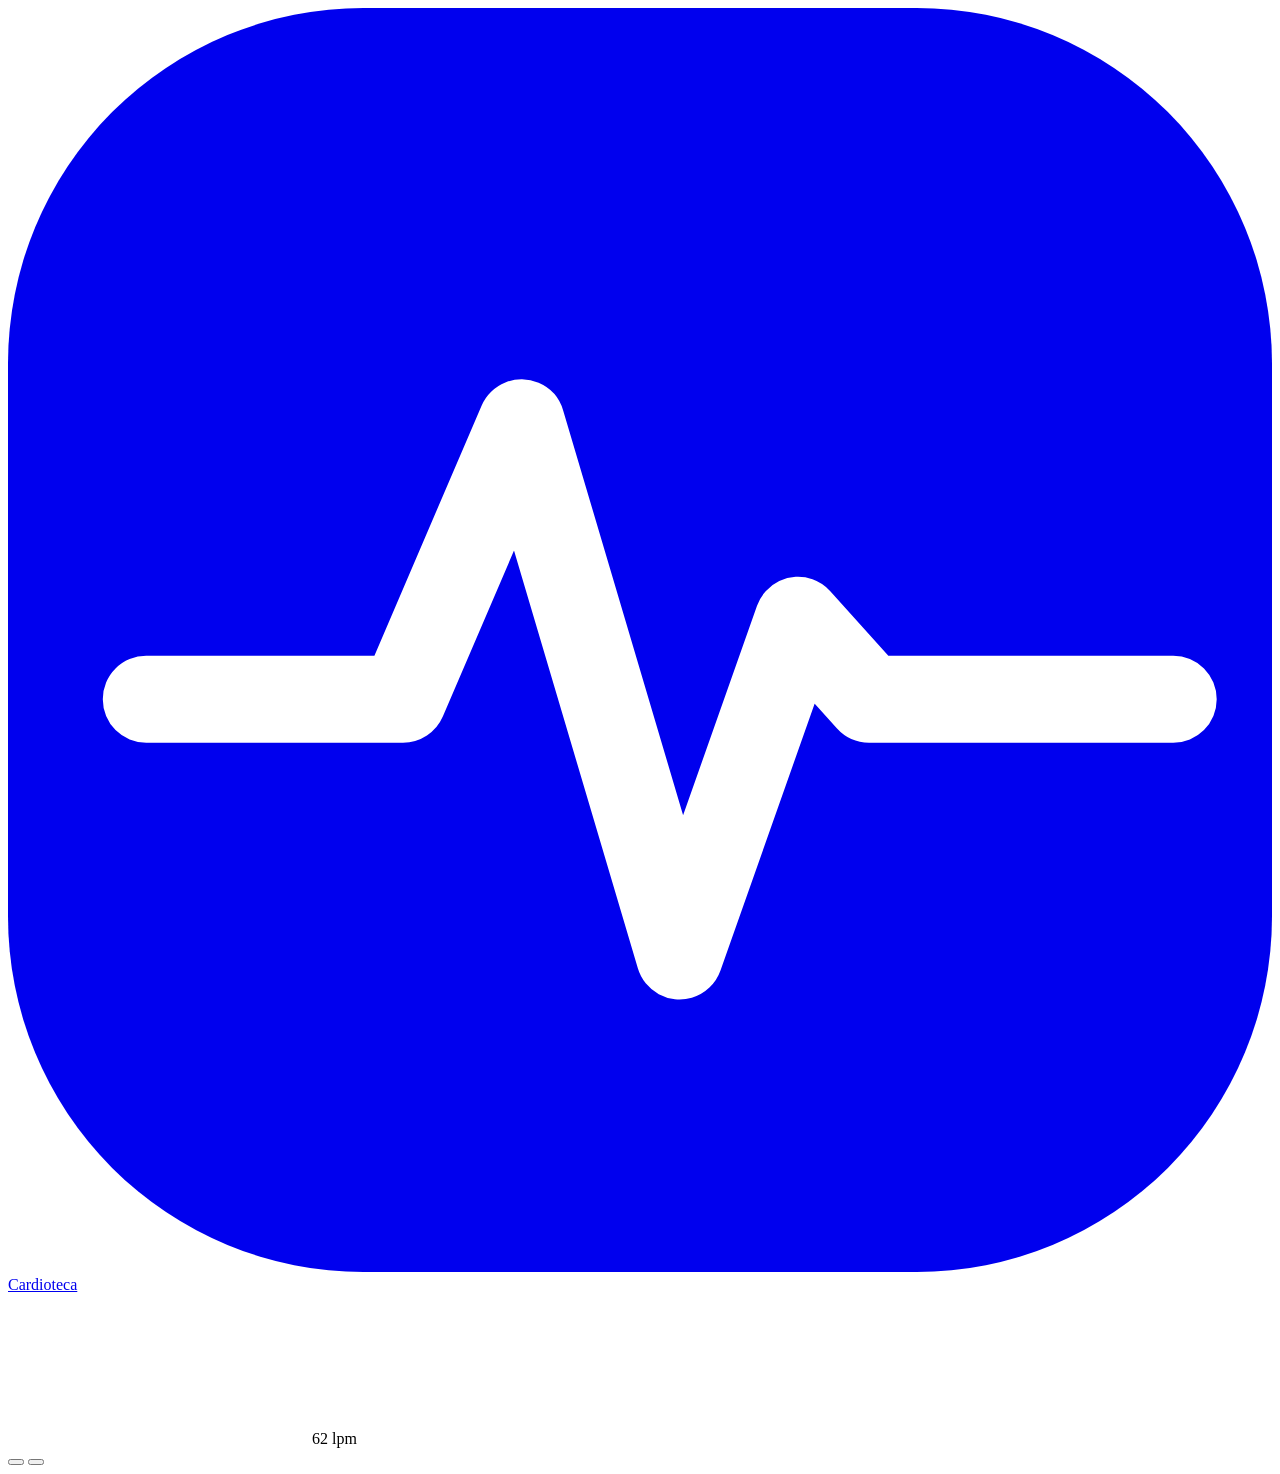
==== index.html @ a498fbff "Add initial HTML structure for Cardioteca app" ====
<!doctype html>
<html lang="es" data-theme="light">
<head>
<meta charset="utf-8">
<meta name="viewport" content="width=device-width, initial-scale=1, viewport-fit=cover">
<title>Cardioteca</title>
<meta name="description" content="Mi biblioteca personal de cardiología: archivos en Drive, videos y pendientes del día.">
<meta name="theme-color" content="#FBF3F1">
<link rel="icon" href="data:image/svg+xml,%3Csvg xmlns='http://www.w3.org/2000/svg' viewBox='0 0 32 32'%3E%3Crect width='32' height='32' rx='8' fill='%23B3172B'/%3E%3Cpath d='M3 17h7l3-7 4 14 3-9 2 2h7' fill='none' stroke='white' stroke-width='2.2' stroke-linecap='round' stroke-linejoin='round'/%3E%3C/svg%3E">
<link rel="preconnect" href="https://fonts.googleapis.com">
<link rel="preconnect" href="https://fonts.gstatic.com" crossorigin>
<link href="https://fonts.googleapis.com/css2?family=Hanken+Grotesk:wght@400;500;600;700&family=Instrument+Serif:ital@0;1&display=swap" rel="stylesheet">
<link rel="stylesheet" href="styles.css">
</head>
<body>
<div class="app">
  <aside class="side" aria-label="Navegación">
    <a class="brand" href="#/inicio" aria-label="Cardioteca, inicio">
      <svg class="brand__mark" viewBox="0 0 32 32" aria-hidden="true"><rect width="32" height="32" rx="9" fill="currentColor"/><path d="M3.5 17.5h6.5l3-7 4 13.5 3-8.5 1.8 2h7.7" fill="none" stroke="#fff" stroke-width="2.2" stroke-linecap="round" stroke-linejoin="round"/></svg>
      <span class="brand__name">Cardioteca</span>
    </a>
    <nav class="nav" id="nav" aria-label="Secciones"></nav>
    <div class="side__foot">
      <div class="monitor monitor--side" title="Latidos por minuto: bajan a medida que completas tu día">
        <canvas id="monSide" aria-hidden="true"></canvas>
        <span class="monitor__bpm" id="bpmLabel">62 lpm</span>
      </div>
      <div class="sync" id="syncBox" aria-live="polite"></div>
      <div class="side__row">
        <button class="btn btn--ghost btn--sm" id="authBtn" type="button"></button>
        <button class="icon-btn" id="themeBtn" type="button" aria-label="Cambiar entre tema claro y oscuro"></button>
      </div>
    </div>
  </aside>
  <main class="main" id="view" tabindex="-1"></main>
</div>

<dialog id="dlg" class="dlg"></dialog>
<div id="uploadPanel" class="upanel" hidden></div>
<div id="toasts" class="toasts" role="status" aria-live="polite"></div>

<script src="config.js"></script>
<script src="app.js"></script>
<script src="https://accounts.google.com/gsi/client" async defer onload="window.dispatchEvent(new Event('gsi-ready'))"></script>
</body>
</html>
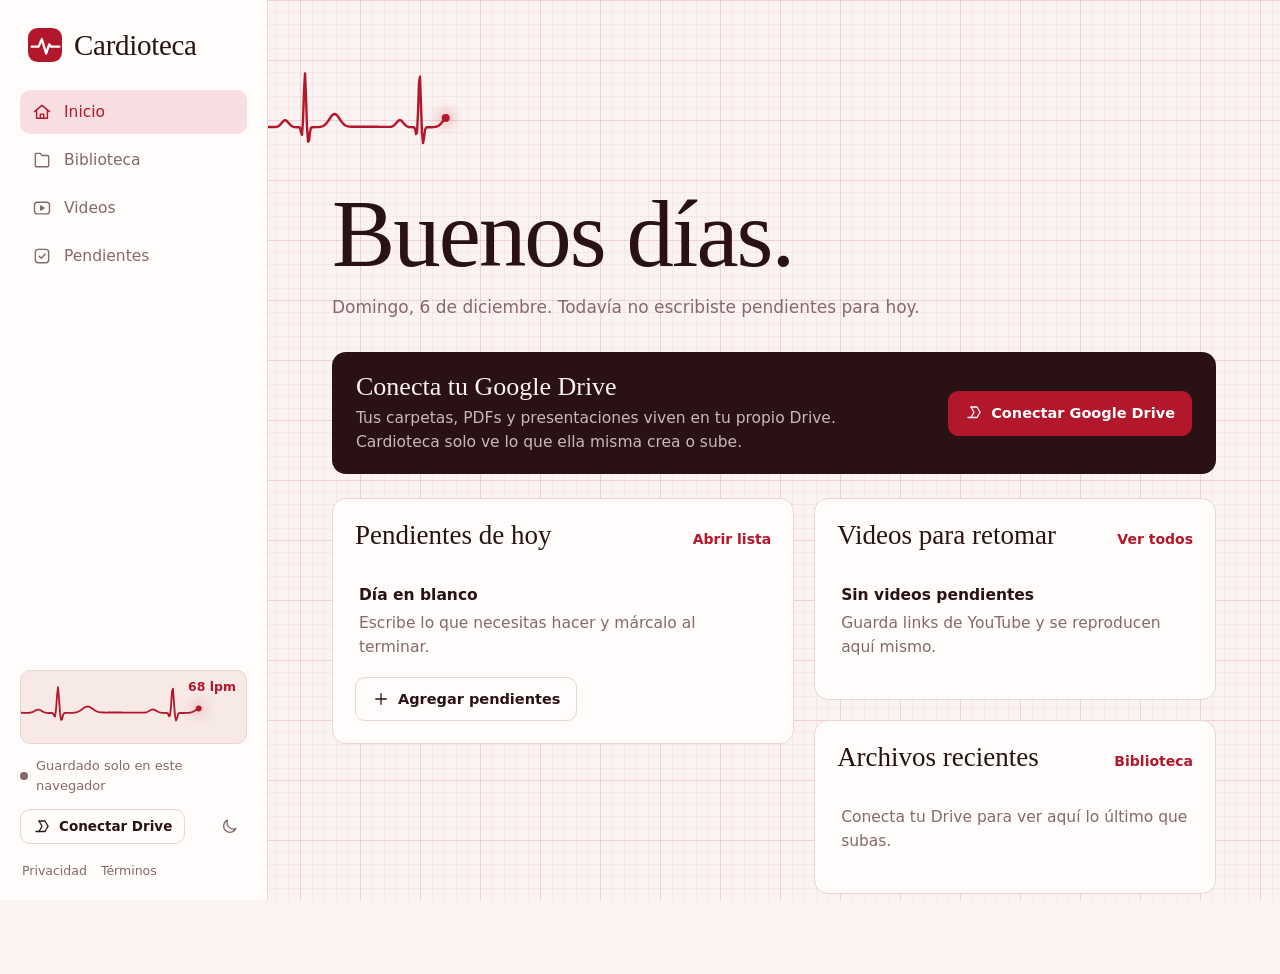
==== commit 235eeaf0: "Add legal links for privacy and terms" ====
--- a/index.html
+++ b/index.html
@@ -30,6 +30,7 @@
         <button class="btn btn--ghost btn--sm" id="authBtn" type="button"></button>
         <button class="icon-btn" id="themeBtn" type="button" aria-label="Cambiar entre tema claro y oscuro"></button>
       </div>
+      <p class="legal"><a href="privacidad.html">Privacidad</a><a href="terminos.html">Términos</a></p>
     </div>
   </aside>
   <main class="main" id="view" tabindex="-1"></main>
--- a/styles.css
+++ b/styles.css
@@ -0,0 +1,399 @@
+/* Cardioteca — papel de ECG, rojo arterial / azul venoso */
+:root {
+  --bg: #FBF3F1;
+  --panel: #FFFCFB;
+  --panel-2: #F6E9E6;
+  --ink: #2A1114;
+  --muted: #86686C;
+  --line: #EBD5D1;
+  --art: #B3172B;
+  --art-ink: #FFFFFF;
+  --art-soft: #F8DEE1;
+  --ven: #2B5D8E;
+  --ven-soft: #DDE9F4;
+  --amber: #B8701A;
+  --amber-soft: #F6E6CF;
+  --grid: rgba(179, 23, 43, .05);
+  --grid-2: rgba(179, 23, 43, .105);
+  --focus: #2B5D8E;
+  --radius: 14px;
+  --radius-sm: 10px;
+  --serif: "Instrument Serif", "Iowan Old Style", Georgia, serif;
+  --sans: "Hanken Grotesk", system-ui, -apple-system, "Segoe UI", sans-serif;
+}
+[data-theme="dark"] {
+  --bg: #150C0F;
+  --panel: #1E1216;
+  --panel-2: #291920;
+  --ink: #F7E9E6;
+  --muted: #B39499;
+  --line: #3A252B;
+  --art: #FF6477;
+  --art-ink: #2A0A10;
+  --art-soft: #3C1B22;
+  --ven: #7DB3E8;
+  --ven-soft: #1A2B3D;
+  --amber: #E9A44C;
+  --amber-soft: #3A2A14;
+  --grid: rgba(255, 100, 119, .045);
+  --grid-2: rgba(255, 100, 119, .1);
+  --focus: #7DB3E8;
+}
+
+*, *::before, *::after { box-sizing: border-box; }
+html { -webkit-text-size-adjust: 100%; }
+body {
+  margin: 0;
+  font: 400 15.5px/1.55 var(--sans);
+  color: var(--ink);
+  background-color: var(--bg);
+  background-image:
+    linear-gradient(var(--grid-2) 1px, transparent 1px),
+    linear-gradient(90deg, var(--grid-2) 1px, transparent 1px),
+    linear-gradient(var(--grid) 1px, transparent 1px),
+    linear-gradient(90deg, var(--grid) 1px, transparent 1px);
+  background-size: 60px 60px, 60px 60px, 12px 12px, 12px 12px;
+  background-attachment: fixed;
+  -webkit-font-smoothing: antialiased;
+}
+button, input, select, textarea { font: inherit; color: inherit; }
+button { cursor: pointer; }
+a { color: inherit; }
+:focus-visible { outline: 2px solid var(--focus); outline-offset: 2px; border-radius: 6px; }
+[hidden] { display: none !important; }
+h1, h2, h3, p { margin: 0; }
+.sr { position: absolute; width: 1px; height: 1px; overflow: hidden; clip: rect(0 0 0 0); white-space: nowrap; }
+
+/* ───────── layout ───────── */
+.app { display: grid; grid-template-columns: 268px minmax(0, 1fr); min-height: 100vh; }
+.side {
+  position: sticky; top: 0; height: 100vh;
+  display: flex; flex-direction: column; gap: 28px;
+  padding: 28px 20px 20px;
+  background: var(--panel);
+  border-right: 1px solid var(--line);
+}
+.brand { display: flex; align-items: center; gap: 12px; text-decoration: none; padding: 0 8px; }
+.brand__mark { width: 34px; height: 34px; color: var(--art); flex: none; }
+.brand__name { font: 400 29px/1 var(--serif); letter-spacing: -.01em; }
+
+.nav { display: flex; flex-direction: column; gap: 4px; }
+.nav__link {
+  display: flex; align-items: center; gap: 12px;
+  padding: 10px 12px; border-radius: var(--radius-sm);
+  text-decoration: none; color: var(--muted); font-weight: 500;
+  transition: background .15s, color .15s;
+}
+.nav__link svg { width: 20px; height: 20px; flex: none; }
+.nav__link:hover { background: var(--panel-2); color: var(--ink); }
+.nav__link[aria-current="page"] { background: var(--art-soft); color: var(--art); }
+.nav__badge {
+  margin-left: auto; min-width: 22px; padding: 0 7px; text-align: center;
+  font-size: 12.5px; font-weight: 600; line-height: 20px; border-radius: 999px;
+  background: var(--panel-2); color: var(--ink);
+}
+.nav__link[aria-current="page"] .nav__badge { background: var(--art); color: var(--art-ink); }
+
+.side__foot { margin-top: auto; display: flex; flex-direction: column; gap: 12px; }
+.side__row { display: flex; align-items: center; justify-content: space-between; gap: 8px; }
+.monitor { position: relative; height: 74px; border-radius: var(--radius-sm); background: var(--panel-2); overflow: hidden; border: 1px solid var(--line); }
+.monitor canvas { position: absolute; inset: 0; width: 100%; height: 100%; display: block; }
+.monitor__bpm { position: absolute; right: 10px; top: 6px; font-size: 12.5px; font-weight: 600; color: var(--art); font-variant-numeric: tabular-nums; }
+.sync { font-size: 13px; color: var(--muted); display: flex; align-items: center; gap: 8px; min-height: 20px; }
+.sync__dot { width: 8px; height: 8px; border-radius: 50%; background: var(--muted); flex: none; }
+.sync[data-s="saved"] .sync__dot { background: var(--ven); }
+.sync[data-s="saving"] .sync__dot { background: var(--amber); }
+.sync[data-s="error"] .sync__dot { background: var(--art); }
+
+.main { padding: 44px clamp(24px, 5vw, 64px) 80px; max-width: 1240px; width: 100%; outline: none; }
+
+/* ───────── controls ───────── */
+.btn {
+  display: inline-flex; align-items: center; justify-content: center; gap: 8px;
+  padding: 10px 16px; border-radius: var(--radius-sm);
+  border: 1px solid var(--line); background: var(--panel); color: var(--ink);
+  font-weight: 600; font-size: 14.5px; text-decoration: none; white-space: nowrap;
+  transition: background .15s, border-color .15s, transform .08s;
+}
+.btn:hover { background: var(--panel-2); }
+.btn:active { transform: translateY(1px); }
+.btn svg { width: 18px; height: 18px; flex: none; }
+.btn--primary { background: var(--art); border-color: var(--art); color: var(--art-ink); }
+.btn--primary:hover { background: var(--art); filter: brightness(1.08); }
+.btn--ghost { background: transparent; }
+.btn--sm { padding: 6px 12px; font-size: 13.5px; }
+.btn--danger { color: var(--art); }
+.icon-btn {
+  display: inline-grid; place-items: center; width: 36px; height: 36px; flex: none;
+  border-radius: var(--radius-sm); border: 1px solid transparent; background: transparent; color: var(--muted);
+}
+.icon-btn:hover { background: var(--panel-2); color: var(--ink); }
+.icon-btn svg { width: 19px; height: 19px; }
+.icon-btn--danger:hover { color: var(--art); background: var(--art-soft); }
+
+.field {
+  width: 100%; padding: 11px 14px; border-radius: var(--radius-sm);
+  border: 1px solid var(--line); background: var(--panel); color: var(--ink);
+}
+.field::placeholder { color: var(--muted); opacity: .8; }
+.field:focus { outline: 2px solid var(--focus); outline-offset: 0; border-color: transparent; }
+textarea.field { resize: vertical; min-height: 84px; }
+
+.chip {
+  display: inline-flex; align-items: center; gap: 6px; padding: 5px 12px;
+  border-radius: 999px; border: 1px solid var(--line); background: var(--panel);
+  font-size: 13.5px; font-weight: 500; color: var(--muted);
+}
+button.chip:hover { color: var(--ink); background: var(--panel-2); }
+.chip[aria-pressed="true"] { background: var(--ink); border-color: var(--ink); color: var(--bg); }
+
+/* ───────── page headers ───────── */
+.ph { display: flex; align-items: flex-end; justify-content: space-between; gap: 24px; flex-wrap: wrap; margin-bottom: 28px; }
+.ph h1 { font: 400 clamp(40px, 5vw, 60px)/1 var(--serif); letter-spacing: -.015em; }
+.ph p { color: var(--muted); margin-top: 8px; max-width: 54ch; }
+.ph__actions { display: flex; gap: 10px; flex-wrap: wrap; }
+
+.panel { background: var(--panel); border: 1px solid var(--line); border-radius: var(--radius); padding: 22px; }
+.panel__head { display: flex; align-items: baseline; justify-content: space-between; gap: 12px; margin-bottom: 14px; }
+.panel__head h2 { font: 400 27px/1.1 var(--serif); }
+.link { font-size: 14px; font-weight: 600; color: var(--art); text-decoration: none; }
+.link:hover { text-decoration: underline; }
+.empty { color: var(--muted); padding: 18px 4px; }
+.empty strong { color: var(--ink); font-weight: 600; display: block; margin-bottom: 4px; }
+
+/* ───────── inicio ───────── */
+.hero { position: relative; margin: -4px 0 32px; }
+.hero__trace { position: relative; height: 150px; margin: 0 calc(-1 * clamp(24px, 5vw, 64px)); }
+.hero__trace canvas { position: absolute; inset: 0; width: 100%; height: 100%; display: block; }
+.hero h1 { font: 400 clamp(52px, 7.4vw, 96px)/.95 var(--serif); letter-spacing: -.02em; }
+.hero p { margin-top: 14px; color: var(--muted); font-size: 17px; }
+.hero p b { color: var(--ink); font-weight: 600; }
+.cta-card {
+  display: flex; align-items: center; justify-content: space-between; gap: 20px; flex-wrap: wrap;
+  padding: 20px 24px; border-radius: var(--radius); margin-bottom: 24px;
+  background: var(--ink); color: var(--bg);
+}
+.cta-card h2 { font: 400 26px/1.15 var(--serif); }
+.cta-card p { opacity: .75; margin-top: 4px; max-width: 52ch; }
+.cta-card .btn { background: var(--art); border-color: var(--art); color: var(--art-ink); }
+.home-grid { display: grid; grid-template-columns: minmax(0, 1.15fr) minmax(0, 1fr); gap: 20px; align-items: start; }
+.home-col { display: grid; gap: 20px; }
+
+/* ───────── pendientes ───────── */
+.score { font: 400 clamp(56px, 7vw, 88px)/.9 var(--serif); letter-spacing: -.02em; font-variant-numeric: lining-nums; }
+.score small { font-size: .45em; color: var(--muted); margin-left: 4px; }
+.datenav { display: flex; align-items: center; gap: 4px; margin-top: 10px; }
+.datenav__label { font-weight: 600; padding: 0 6px; text-transform: capitalize; min-width: 7ch; text-align: center; }
+.bar { height: 6px; border-radius: 999px; background: var(--panel-2); overflow: hidden; margin: 6px 0 22px; }
+.bar > i { display: block; height: 100%; background: var(--art); border-radius: inherit; transition: width .35s cubic-bezier(.3, .8, .3, 1); }
+.bar[data-full="1"] > i { background: var(--ven); }
+.tadd { display: flex; gap: 10px; margin-bottom: 14px; }
+.tlist { list-style: none; margin: 0; padding: 0; display: grid; gap: 8px; }
+.titem {
+  display: flex; align-items: center; gap: 14px; padding: 12px 14px;
+  background: var(--panel); border: 1px solid var(--line); border-radius: var(--radius-sm);
+}
+.titem__text { flex: 1; min-width: 0; overflow-wrap: anywhere; cursor: text; }
+.titem__edit { flex: 1; min-width: 0; }
+.titem[data-done="1"] .titem__text { color: var(--muted); text-decoration: line-through; text-decoration-color: var(--art); text-decoration-thickness: 1.5px; }
+.titem__actions { display: flex; opacity: 0; transition: opacity .15s; }
+.titem:hover .titem__actions, .titem:focus-within .titem__actions { opacity: 1; }
+@media (hover: none) { .titem__actions { opacity: 1; } }
+.check {
+  width: 26px; height: 26px; border-radius: 50%; flex: none; padding: 0;
+  border: 2px solid var(--line); background: transparent; display: grid; place-items: center;
+  color: transparent; transition: background .18s, border-color .18s, color .18s, transform .18s;
+}
+.check:hover { border-color: var(--art); }
+.check svg { width: 15px; height: 15px; }
+.check[aria-checked="true"] { background: var(--ven); border-color: var(--ven); color: #fff; transform: scale(1.04); }
+.tfoot { display: flex; gap: 10px; flex-wrap: wrap; margin: 18px 0 0; }
+.hist { margin-top: 40px; }
+.hist h2 { font: 400 27px/1.1 var(--serif); margin-bottom: 14px; }
+.hist__row { display: grid; grid-template-columns: repeat(14, minmax(0, 1fr)); gap: 6px; align-items: end; height: 110px; }
+.hist__col { display: flex; flex-direction: column; align-items: center; justify-content: flex-end; gap: 6px; height: 100%; background: none; border: 0; padding: 0; color: var(--muted); font-size: 12.5px; }
+.hist__col i { display: block; width: 100%; max-width: 30px; border-radius: 6px 6px 3px 3px; background: var(--panel-2); min-height: 4px; }
+.hist__col[data-has="1"] i { background: var(--art); }
+.hist__col[data-full="1"] i { background: var(--ven); }
+.hist__col[aria-current="date"] { color: var(--ink); font-weight: 700; }
+.hist__col:hover i { filter: brightness(.92); }
+
+/* ───────── biblioteca ───────── */
+.crumbs { display: flex; flex-wrap: wrap; align-items: center; gap: 2px; margin-bottom: 10px; font-size: 14.5px; }
+.crumbs button { background: none; border: 0; padding: 4px 6px; border-radius: 6px; color: var(--muted); font-weight: 500; }
+.crumbs button:hover { color: var(--ink); background: var(--panel-2); }
+.crumbs button[aria-current="page"] { color: var(--ink); font-weight: 600; cursor: default; background: none; }
+.crumbs span { color: var(--muted); opacity: .6; }
+.lib-tools { display: flex; gap: 12px; margin-bottom: 22px; flex-wrap: wrap; }
+.lib-tools .field { max-width: 360px; }
+.sec-title { font: 400 24px/1.1 var(--serif); margin: 6px 0 12px; }
+.folders { display: grid; grid-template-columns: repeat(auto-fill, minmax(210px, 1fr)); gap: 16px; margin-bottom: 30px; }
+.folder {
+  position: relative; text-align: left; display: flex; flex-direction: column; gap: 10px;
+  padding: 22px 16px 14px; border-radius: 4px var(--radius) var(--radius) var(--radius);
+  background: var(--panel); border: 1px solid var(--line); border-top: 3px solid var(--art);
+  transition: transform .15s, border-color .15s;
+}
+.folder::before {
+  content: ""; position: absolute; left: -1px; top: -13px; width: 54px; height: 11px;
+  background: var(--art); border-radius: 6px 6px 0 0; opacity: .9;
+}
+.folder:nth-child(3n+2) { border-top-color: var(--ven); }
+.folder:nth-child(3n+2)::before { background: var(--ven); }
+.folder:hover { transform: translateY(-2px); border-color: var(--muted); }
+.folder__name { font: 400 22px/1.15 var(--serif); overflow-wrap: anywhere; }
+.folder__meta { font-size: 13px; color: var(--muted); }
+.folder__tools { position: absolute; right: 6px; top: 8px; display: flex; opacity: 0; transition: opacity .15s; }
+.folder:hover .folder__tools, .folder:focus-within .folder__tools { opacity: 1; }
+@media (hover: none) { .folder__tools { opacity: 1; } }
+.folder__open { position: absolute; inset: 0; background: none; border: 0; border-radius: inherit; }
+.folder__tools { z-index: 1; }
+
+.files { display: grid; gap: 6px; }
+.frow {
+  display: grid; grid-template-columns: 42px minmax(0, 1fr) auto auto auto; gap: 16px; align-items: center;
+  padding: 10px 12px; border-radius: var(--radius-sm); border: 1px solid var(--line); background: var(--panel);
+}
+.frow:hover { border-color: var(--muted); }
+.frow { position: relative; }
+.frow__open { all: unset; cursor: pointer; display: block; max-width: 100%; }
+.frow__open::after { content: ""; position: absolute; inset: 0; border-radius: inherit; }
+.frow__open:focus-visible { outline: 2px solid var(--focus); outline-offset: 2px; }
+.frow__actions { position: relative; z-index: 1; }
+.frow__name { font-weight: 600; overflow: hidden; text-overflow: ellipsis; white-space: nowrap; }
+.frow__sub { color: var(--muted); font-size: 13px; }
+.frow__size, .frow__date { color: var(--muted); font-size: 13.5px; font-variant-numeric: tabular-nums; white-space: nowrap; }
+.frow__actions { display: flex; opacity: 0; transition: opacity .15s; min-width: 80px; justify-content: flex-end; }
+.frow:hover .frow__actions, .frow:focus-within .frow__actions { opacity: 1; }
+@media (hover: none) { .frow__actions { opacity: 1; } }
+.ftype {
+  width: 42px; height: 42px; border-radius: 10px; display: grid; place-items: center;
+  font-size: 11.5px; font-weight: 700; letter-spacing: .02em; background: var(--panel-2); color: var(--muted);
+}
+.ftype[data-k="pdf"] { background: var(--art-soft); color: var(--art); }
+.ftype[data-k="ppt"] { background: var(--amber-soft); color: var(--amber); }
+.ftype[data-k="doc"], .ftype[data-k="img"] { background: var(--ven-soft); color: var(--ven); }
+.dropzone-hint {
+  position: fixed; inset: 0; z-index: 40; display: none; place-items: center;
+  background: color-mix(in srgb, var(--bg) 82%, transparent); backdrop-filter: blur(3px);
+}
+.dropzone-hint.is-on { display: grid; }
+.dropzone-hint div {
+  padding: 56px 72px; border: 2px dashed var(--art); border-radius: 22px; background: var(--panel);
+  font: 400 34px/1.1 var(--serif); text-align: center;
+}
+.dropzone-hint small { display: block; font: 400 15px var(--sans); color: var(--muted); margin-top: 8px; }
+.skeleton { height: 62px; border-radius: var(--radius-sm); background: linear-gradient(90deg, var(--panel-2), var(--panel), var(--panel-2)); background-size: 200% 100%; animation: sk 1.2s linear infinite; }
+@keyframes sk { to { background-position: -200% 0; } }
+
+/* ───────── videos ───────── */
+.vadd { display: grid; grid-template-columns: minmax(0, 2fr) minmax(0, 1fr) auto; gap: 10px; margin-bottom: 26px; }
+.stage { display: grid; grid-template-columns: minmax(0, 1.7fr) minmax(280px, 1fr); gap: 22px; margin-bottom: 30px; align-items: start; }
+.player { position: relative; aspect-ratio: 16 / 9; border-radius: var(--radius); overflow: hidden; background: #000; border: 1px solid var(--line); }
+.player iframe { position: absolute; inset: 0; width: 100%; height: 100%; border: 0; }
+.stage__info { display: grid; gap: 12px; }
+.stage__info h2 { font: 400 28px/1.15 var(--serif); overflow-wrap: anywhere; }
+.stage__row { display: flex; gap: 8px; flex-wrap: wrap; }
+.vfilters { display: flex; gap: 8px; flex-wrap: wrap; margin-bottom: 18px; }
+.vgrid { display: grid; grid-template-columns: repeat(auto-fill, minmax(250px, 1fr)); gap: 18px; }
+.vcard { position: relative; width: 100%; display: flex; flex-direction: column; gap: 10px; text-align: left; padding: 0; background: none; border: 0; }
+.vcard__thumb { position: relative; aspect-ratio: 16 / 9; border-radius: var(--radius-sm); overflow: hidden; background: var(--panel-2); border: 1px solid var(--line); }
+.vcard__thumb img { width: 100%; height: 100%; object-fit: cover; display: block; transition: transform .25s; }
+.vcard:hover .vcard__thumb img { transform: scale(1.03); }
+.vcard[aria-current="true"] .vcard__thumb { outline: 3px solid var(--art); outline-offset: 2px; }
+.vcard__play {
+  position: absolute; left: 10px; bottom: 10px; width: 36px; height: 36px; border-radius: 50%;
+  display: grid; place-items: center; background: var(--art); color: var(--art-ink);
+}
+.vcard__play svg { width: 16px; height: 16px; margin-left: 2px; }
+.vcard__seen { position: absolute; right: 8px; top: 8px; padding: 2px 9px; border-radius: 999px; font-size: 12px; font-weight: 600; background: var(--ven); color: #fff; }
+.vcard__title { font-weight: 600; line-height: 1.3; display: -webkit-box; -webkit-line-clamp: 2; -webkit-box-orient: vertical; overflow: hidden; }
+.vcard__tag { font-size: 13px; color: var(--muted); }
+.vcard__x { position: absolute; right: 6px; top: 6px; opacity: 0; background: var(--panel); }
+.vwrap { position: relative; }
+.vwrap:hover .vcard__x, .vwrap:focus-within .vcard__x { opacity: 1; }
+.vmini { display: grid; gap: 12px; }
+.vmini__item { display: grid; grid-template-columns: 112px minmax(0, 1fr); gap: 12px; align-items: center; text-align: left; background: none; border: 0; padding: 0; text-decoration: none; }
+.vmini__item img { width: 112px; aspect-ratio: 16 / 9; object-fit: cover; border-radius: 8px; border: 1px solid var(--line); }
+.vmini__item b { font-weight: 600; line-height: 1.3; display: -webkit-box; -webkit-line-clamp: 2; -webkit-box-orient: vertical; overflow: hidden; }
+.vmini__item small { color: var(--muted); }
+
+/* ───────── dialog, toasts, uploads ───────── */
+.dlg { border: 1px solid var(--line); border-radius: 18px; padding: 0; background: var(--panel); color: var(--ink); width: min(520px, calc(100vw - 32px)); box-shadow: 0 30px 80px -20px rgba(0, 0, 0, .45); }
+.dlg::backdrop { background: rgba(20, 8, 12, .55); backdrop-filter: blur(2px); }
+.dlg--wide { width: min(1080px, calc(100vw - 32px)); }
+.dlg__body { padding: 26px; display: grid; gap: 16px; }
+.dlg__body h2 { font: 400 30px/1.1 var(--serif); }
+.dlg__body p { color: var(--muted); }
+.dlg__actions { display: flex; flex-direction: row-reverse; justify-content: flex-start; gap: 10px; margin-top: 4px; }
+.dlg__bar { display: flex; align-items: center; gap: 10px; padding: 12px 16px; border-bottom: 1px solid var(--line); }
+.dlg__bar h2 { font: 600 15px var(--sans); flex: 1; overflow: hidden; text-overflow: ellipsis; white-space: nowrap; }
+.dlg__frame { width: 100%; height: min(76vh, 780px); border: 0; display: block; background: var(--panel-2); }
+.dlg__note { padding: 60px 30px; text-align: center; color: var(--muted); }
+.picklist { display: grid; gap: 6px; max-height: 46vh; overflow: auto; }
+.pick { display: flex; align-items: center; gap: 12px; padding: 10px 12px; border: 1px solid var(--line); border-radius: var(--radius-sm); cursor: pointer; }
+.pick input { width: 18px; height: 18px; accent-color: var(--art); }
+.toasts { position: fixed; left: 50%; bottom: 24px; transform: translateX(-50%); display: grid; gap: 8px; z-index: 80; justify-items: center; pointer-events: none; }
+.toast { background: var(--ink); color: var(--bg); padding: 10px 18px; border-radius: 999px; font-weight: 500; font-size: 14.5px; animation: toast .25s ease-out; }
+.toast[data-k="error"] { background: var(--art); color: var(--art-ink); }
+@keyframes toast { from { opacity: 0; transform: translateY(8px); } }
+.upanel { position: fixed; right: 20px; bottom: 20px; z-index: 70; width: min(340px, calc(100vw - 40px)); background: var(--panel); border: 1px solid var(--line); border-radius: var(--radius); padding: 14px 16px; display: grid; gap: 10px; box-shadow: 0 18px 50px -18px rgba(0, 0, 0, .4); }
+.upanel h3 { font: 600 14px var(--sans); }
+.up { display: grid; gap: 4px; font-size: 13.5px; }
+.up span { overflow: hidden; text-overflow: ellipsis; white-space: nowrap; }
+.up .bar { margin: 0; height: 4px; }
+
+/* ───────── responsive ───────── */
+@media (max-width: 960px) {
+  .home-grid, .stage { grid-template-columns: minmax(0, 1fr); }
+}
+@media (max-width: 820px) {
+  .app { grid-template-columns: minmax(0, 1fr); padding-bottom: 76px; }
+  .side { position: static; height: auto; flex-direction: row; align-items: center; justify-content: space-between; padding: 14px 18px; gap: 12px; }
+  .brand__name { font-size: 25px; }
+  .side__foot { margin: 0; flex-direction: row; align-items: center; }
+  .side__foot .monitor, .side__foot .sync { display: none; }
+  .nav {
+    position: fixed; z-index: 50; left: 0; right: 0; bottom: 0; flex-direction: row; justify-content: space-around; gap: 0;
+    padding: 6px 8px calc(6px + env(safe-area-inset-bottom)); background: var(--panel); border-top: 1px solid var(--line);
+  }
+  .nav__link { flex-direction: column; gap: 2px; padding: 6px 12px; font-size: 12.5px; position: relative; }
+  .nav__badge { position: absolute; top: 0; right: 4px; margin: 0; }
+  .main { padding-top: 26px; }
+  .vadd { grid-template-columns: minmax(0, 1fr); }
+  .frow { grid-template-columns: 42px minmax(0, 1fr) auto; }
+  .frow__size, .frow__date { display: none; }
+  .hero__trace { height: 110px; }
+  .upanel { bottom: 90px; }
+}
+@media (prefers-reduced-motion: reduce) {
+  * { animation: none !important; transition: none !important; }
+}
+
+/* ───────── videos dentro de cada carpeta ───────── */
+.vadd--3 { grid-template-columns: minmax(0, 2fr) minmax(0, 1fr) minmax(0, 1fr) auto; }
+.vadd--folder { grid-template-columns: minmax(0, 1fr) auto; margin-bottom: 22px; }
+select.field { appearance: none; padding-right: 34px; cursor: pointer; text-overflow: ellipsis;
+  background-image: linear-gradient(45deg, transparent 50%, var(--muted) 50%), linear-gradient(135deg, var(--muted) 50%, transparent 50%);
+  background-position: calc(100% - 18px) 55%, calc(100% - 13px) 55%; background-size: 5px 5px; background-repeat: no-repeat; }
+.fvid { position: relative; margin-top: 34px; padding: 26px 24px 24px; border-radius: var(--radius); background: var(--panel); border: 1px solid var(--line); border-left: 3px solid var(--ven); }
+.fvid__head { display: flex; align-items: baseline; justify-content: space-between; gap: 12px; flex-wrap: wrap; margin-bottom: 14px; }
+.fvid__head .sec-title { margin: 0; overflow-wrap: anywhere; }
+.fvid__count { font-size: 13px; color: var(--muted); }
+.fvid .stage { margin-top: 4px; }
+.stage__folder { display: grid; gap: 6px; }
+.stage__folder label { font-size: 13px; color: var(--muted); }
+.vcard__folder { display: inline-flex; align-items: center; gap: 6px; font-size: 12.5px; color: var(--ven); }
+.vcard__folder svg { width: 14px; height: 14px; }
+.folder__vids { display: inline-flex; align-items: center; gap: 5px; margin-right: 8px; padding: 1px 8px 1px 6px; border-radius: 999px; font-weight: 600; font-size: 12px; color: var(--art); background: color-mix(in srgb, var(--art) 12%, transparent); }
+.folder__vids svg { width: 10px; height: 10px; }
+@media (max-width: 820px) { .vadd--3, .vadd--folder { grid-template-columns: minmax(0, 1fr); } .fvid { padding: 20px 16px; } }
+
+.player--blocked { background: var(--panel-2); display: grid; place-items: center; aspect-ratio: auto; min-height: 220px; }
+.blocked { display: grid; gap: 10px; justify-items: start; padding: 24px; max-width: 460px; }
+.blocked strong { font: 400 24px/1.15 var(--serif); }
+.blocked p { color: var(--muted); margin: 0; }
+.legal { display: flex; gap: 14px; margin: 4px 2px 0; font-size: 12.5px; }
+.legal a { color: var(--muted); text-decoration: none; }
+.legal a:hover { color: var(--ink); text-decoration: underline; }
+@media (max-width: 820px) { .legal { display: none; } }
